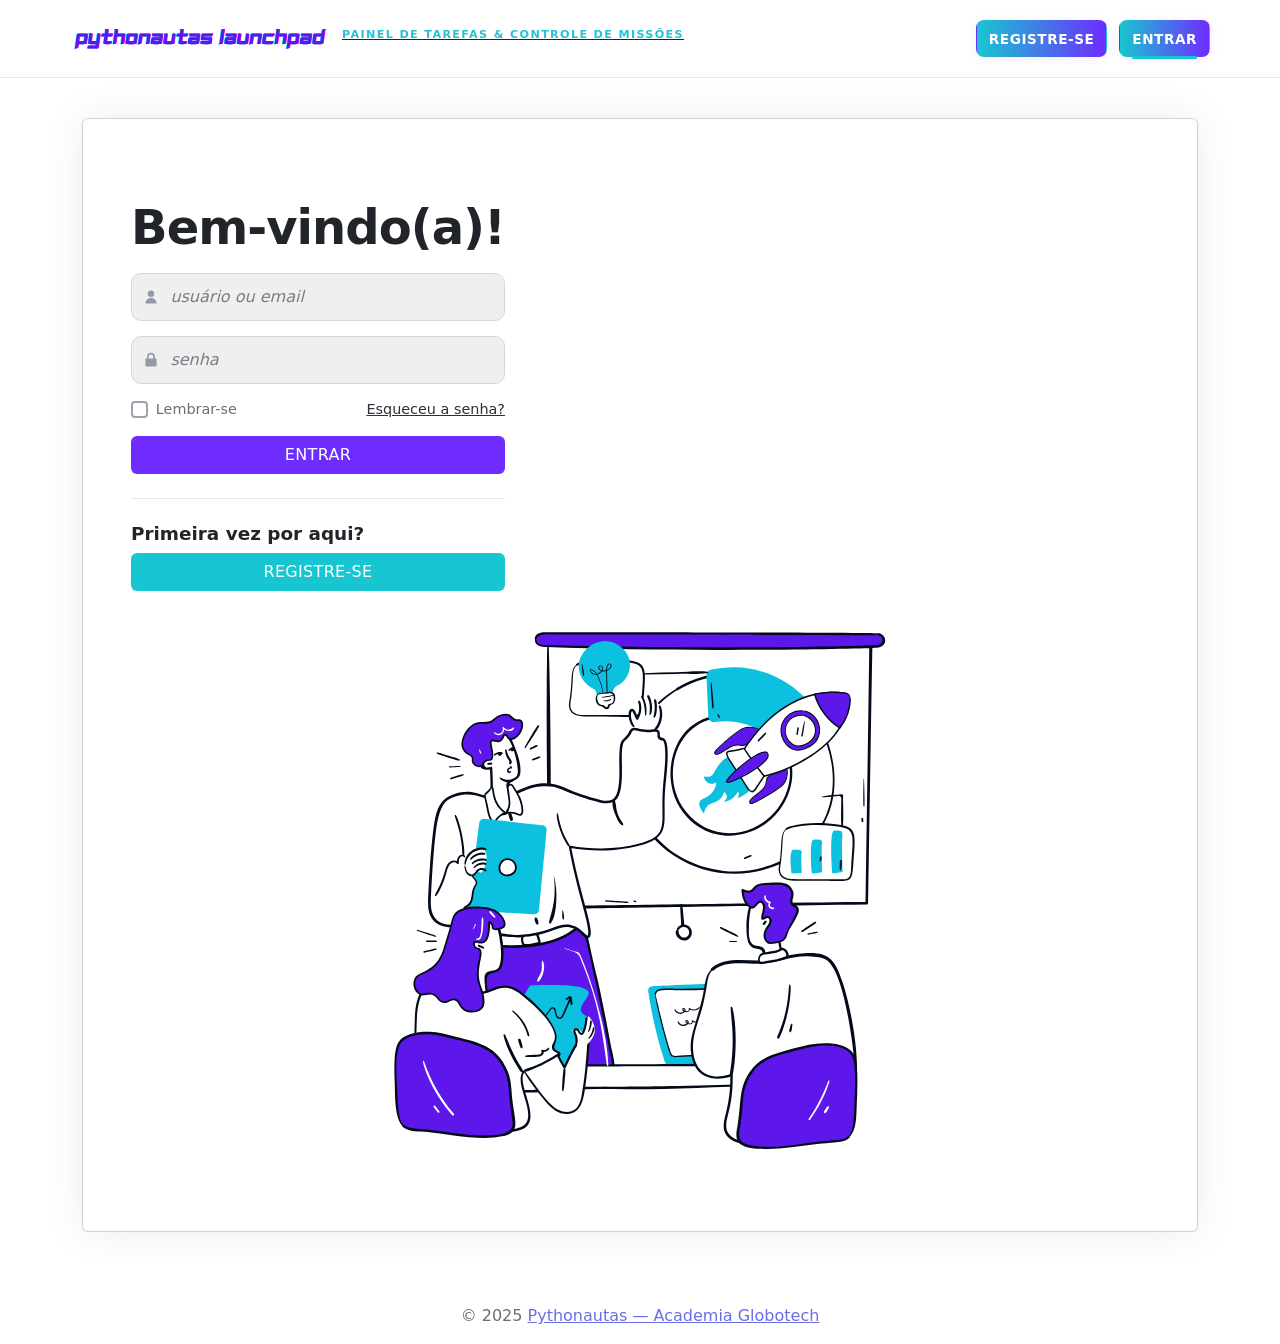
==== index.html @ 0e724416 "adicionado arquivo da api, modulagem de pastas e implementação de novo-usuario.js" ====
<!doctype html>
<html lang="pt-BR">
  <head>
    <meta charset="utf-8" />
    <meta name="viewport" content="width=device-width, initial-scale=1" />
    <title>Pythonautas Launchpad</title>
    <link rel="icon" href="assets/favicon.svg" type="image/svg+xml" />
    <link rel="stylesheet" href="/css/styles.css" />
     <link href="https://cdn.jsdelivr.net/npm/bootstrap@5.0.2/dist/css/bootstrap.min.css" rel="stylesheet"
    integrity="sha384-EVSTQN3/azprG1Anm3QDgpJLIm9Nao0Yz1ztcQTwFspd3yD65VohhpuuCOmLASjC" crossorigin="anonymous">
  </head>
  <body>
    <header class="site" role="banner">
      <div class="container">
        <a class="brand" href="index.html" aria-label="Início - Pythonautas Launchpad">
          <img class="logo" src="assets/logo.svg" alt="Pythonautas Launchpad" />
          <div class="brand-text">
            <strong class="title">Pythonautas Launchpad</strong>
            <span class="tagline">PAINEL DE TAREFAS &amp; CONTROLE DE MISSÕES</span>
          </div>
        </a>
        <nav aria-label="primária">
          <ul class="nav">
            <li><a href="novo-usuario.html" class="btn" >Registre-se</a></li>
            <li><a href="index.html" aria-current="page" class="btn">Entrar</a></li>
          </ul>
        </nav>
      </div>
    </header>

    <!-- CONTEÚDO -->
    <main id="conteudo" class="site-main">
      <div class="container">
        <section class="card card--home" aria-label="Acessar ou criar conta">
          <!-- Coluna esquerda: formulário -->
          <div class="card-col card-col--form">
            <h1>Bem-vindo(a)!</h1>

            <form action="dashboard.html" method="get" novalidate>
              <div class="field">
                <label for="usuario" class="sr-only">Usuário</label>
                <input
                  type="text"
                  id="usuario"
                  name="usuario"
                  placeholder="usuário ou email"
                  required
                />
              </div>

              <div class="field">
                <label for="senha" class="sr-only">Senha</label>
                <input
                  type="password"
                  id="senha"
                  name="senha"
                  placeholder="senha"
                  required
                />
              </div>

              <div class="helper">
                <label><input type="checkbox" /> Lembrar-se</label>
                <a href="#">Esqueceu a senha?</a>
              </div>

              <div class="actions">
                <button type="submit" class="btn primary">Entrar</button>
              </div>
            </form>

            <div class="divider" role="presentation"></div>

            <h2>Primeira vez por aqui?</h2>
            <form action="novo-usuario.html" method="get">
              <button type="submit" class="btn secondary">Registre-se</button>
            </form>
          </div>

          <!-- Coluna direita: ilustração -->
          <div class="card-col card-col--side" aria-hidden="true">
            <figure>
              <img src="assets/launchpad-illustration.svg" alt="" />
            </figure>
          </div>
        </section>
      </div>
    </main>

    <footer class="site" role="contentinfo">
      <div class="container">
        <p>© 2025 <a href="https://github.com/falk-dev/projeto-v-globotech" target="_blank" rel="noopener">Pythonautas — Academia Globotech</a></p>
      </div>
    </footer>
  </body>
</html>
---- css/styles.css ----
/* Estilo para botões de navegação principais (Início, Registre-se) */
.nav {
  display: flex;
  gap: .75rem;
  list-style: none;
  margin: 0;
  padding: 0;
  align-items: center;
}

.nav li {
  margin: 0;
  
}

.nav a {
  color: var(--purple-dark, #4f1ed8);
  text-transform: uppercase;
  font-weight: 800;
  font-size: .95rem;
  padding: .5rem 1.2rem;
  border-radius: 8px;
  background: linear-gradient(90deg, var(--teal, #18c6d1) 0%, var(--purple, #6e2cff) 100%);
  box-shadow: 0 2px 12px rgba(110,44,255,.08);
  transition: background .2s, color .2s, box-shadow .2s;
  text-decoration: none;
  letter-spacing: .04em;
}

.nav a.btn{
  color: #fff;
}

.nav a:hover {
  background: var(--purple-dark, #4f1ed8);
  color: #fff;
  box-shadow: 0 4px 16px rgba(110,44,255,.15);
  text-decoration: underline;
}

@media (max-width: 600px) {
  .nav {
    justify-content: flex-end;
    font-size: .85rem;
  }
  .nav a {
    padding: .4rem .7rem;
    font-size: .85rem;
  }
}
/* ===========================
   Reset
   =========================== */
:root{
  /* cores base */
  --page: #eeeeef;     /* fundo cinza */
  --panel: #ffffff;    /* card */
  --text: #0f172a;
  --muted: #6b6f76;
  --border: #e7e7e7;

  /* marca */
  --purple: #6e2cff;
  --purple-dark: #4f1ed8;
  --teal: #18c6d1;

  /* UI */
  --radius: 22px;
  --container: 1080px;

  /* tipografia */
  --font-sans: ui-sans-serif, system-ui, -apple-system, "Segoe UI",
              Roboto, "Helvetica Neue", Arial, "Noto Sans", "Liberation Sans";

  --lh: 1.5;
}

*,
*::before,
*::after { box-sizing: border-box; }

html { -webkit-text-size-adjust: 100%; }

body {
  margin: 0;
  background: var(--page);
  color: var(--text);
  font: 16px/var(--lh) var(--font-sans);
  text-rendering: optimizeLegibility;
}
img { max-width: 100%; height: auto; display: block; }
a { color: var(--text); text-decoration: none; }

a:hover { text-decoration: underline; }


/* utilitário de acessibilidade: label invisível, ainda lido por leitores de tela */
.sr-only{
  position:absolute !important; width:1px; height:1px; padding:0; margin:-1px;
  overflow:hidden; clip:rect(0,0,0,0); white-space:nowrap; border:0;

}

/* ===========================
   Layout geral
   =========================== */
.container { width: min(100% - 2rem, var(--container)); margin-inline: auto; }
.site-main { padding: 2.5rem 0 3.5rem; }


/* Header branco com tagline teal em caps */
header.site{
  background:#fff; border-bottom:1px solid #eaeaea;
  position: sticky; top:0; z-index:20;
  padding: .5rem 0;
}
header.site .container{
  display:flex; align-items:center; justify-content:space-between;
  gap:1rem; padding:.75rem 0;
}
.brand{ display:inline-flex; align-items:center; gap:.75rem; color:inherit; }
.logo{ width:260px; height:auto; }
.brand-text .title{ display:none; } /* o logo já traz o nome */
.brand-text .tagline{
  display:block; margin-top:-6px;
  font-size:.7rem; letter-spacing:.12em; text-transform:uppercase;
  color:#24c2d6; font-weight:800;
}
.nav{ display:flex; gap:.75rem; list-style:none; margin:0; padding:0; }
.nav a{
  color:#0f172a; text-transform:uppercase; font-weight:800; font-size:.85rem;
  padding:.5rem .75rem;
}
.nav a{
  position: relative;
  color: #0f172a;
  text-decoration: none;
  padding: .5rem .75rem;
  font-weight: 800;
  text-transform: uppercase;
  border-bottom: 0 !important; /* garante que não apareça a borda antiga */
}
.nav a:visited{ color:#0f172a; }

/* linha "animada" */
.nav a::after{
  content:"";
  position:absolute;
  left:.75rem; right:.75rem; bottom:-2px; /* ligeiro afastamento da baseline */
  height:3px; border-radius:2px;
  background: var(--purple);
  transform: scaleX(0);
  transform-origin: left;
  transition: transform .22s ease, background-color .22s ease;
}

/* Hover: mostra linha roxa */
.nav a:hover::after{ transform: scaleX(1); background: var(--purple); }

.nav a[aria-current="page"]::after{
  transform: scaleX(1);
  background: var(--teal);
}

/* HOVER TAMBÉM NO ATIVO → vira roxo */
.nav a[aria-current="page"]:hover::after{
  background: var(--purple);


}

/* Clique / foco: texto roxo */
.nav a:active,
.nav a:focus-visible{
  color: var(--purple);
  outline: none;
}

/* Footer discreto */
footer.site{ background:transparent; border-top:0; text-align:center; }
footer.site .container{ padding:1rem 0; }
footer.site p{ margin:0; color:var(--muted); }
footer.site a{ color:#6a6ee6; }

/* ===========================
   Card da home
   =========================== */
.card{
  background:var(--panel);
  border:1px solid var(--border);
  border-radius:var(--radius);
  padding: 5rem 3rem;
  box-shadow:0 0 40px rgba(0,0,0,.08);
}
.card--home{
  display:grid;
  grid-template-columns: 1.05fr 0.95fr; /* form um pouco maior que a arte */
  align-items:start;
  gap:2.5rem;
}
@media (max-width: 900px){
  .card--home{ grid-template-columns:1fr; }
}

/* Colunas */
.card-col--form{ align-self:start; }
.card-col--side{ align-self:center; }
.card-col--side figure{ margin:0; }
.card-col--side img{
  width: clamp(340px, 46vw, 520px);
  max-width: 520px;
  margin-inline: auto;
}

/* Títulos */
.card-col--form h1{
  font-size: clamp(2.1rem, 1.2rem + 2.4vw, 3rem);
  font-weight:800; letter-spacing:-.02em; margin:0 0 1rem;
}
.card-col--form h2{
  font-size:1.15rem; font-weight:700; margin:1.25rem 0 .5rem;
}

/* ===========================
   Formulário
   =========================== */
.field{ margin:.9rem 0; position:relative; }
.field input{
  width:100%;
  padding:.7rem 1rem .7rem 2.4rem;
  background:#efeff0;
  border:1px solid #d7d7db;
  border-radius:10px;
  outline:none;
  font-style: italic;               /* placeholder visual do mock */
}
.field input::placeholder{ color:#7b7b85; }
.field input:focus{
  border-color:var(--purple);
  background:#fff;
}
/* ícones nos inputs */
.field::before{
  content:""; position:absolute; left:.75rem; top:50%; transform:translateY(-50%);
  width:16px; height:16px; opacity:.55; background:#475569;
  -webkit-mask: var(--icon); mask: var(--icon);
}
.field:nth-of-type(1){ --icon: url('data:image/svg+xml;utf8,<svg xmlns="http://www.w3.org/2000/svg" viewBox="0 0 20 20" fill="black"><path d="M10 10a4 4 0 100-8 4 4 0 000 8Zm-7 8a7 7 0 1114 0H3z"/></svg>'); }
.field:nth-of-type(2){ --icon: url('data:image/svg+xml;utf8,<svg xmlns="http://www.w3.org/2000/svg" viewBox="0 0 20 20" fill="black"><path d="M5 8V6a5 5 0 1110 0v2h1a1 1 0 011 1v8a1 1 0 01-1 1H4a1 1 0 01-1-1V9a1 1 0 011-1h1Zm2 0h6V6a3 3 0 10-6 0v2Z"/></svg>'); }

.helper{
  display:flex; align-items:center; justify-content:space-between;
  gap:1rem; margin-top:.5rem; font-size:.9rem; color:#6b6f76;

}
.helper a{ color:#2f2f3a; text-decoration:underline; }
.actions{ margin-top:1rem; }

/* Botões (largura total como no mock) */
.btn{
  border-radius:10px; font-weight:800; text-transform:uppercase;
  letter-spacing:.02em; padding:.85rem 1rem; border:0; cursor:pointer;
  width: 100%;
}
.btn.primary{
  background:var(--purple); color:#fff;
}
.btn.primary:hover{ background:var(--purple-dark); }
.btn.secondary{ background:var(--teal); color:#fff; }
.btn.secondary:hover{ filter:brightness(.95); }

/* Divider limitado à coluna do formulário */
.divider{ height:1px; background:var(--border); margin:1.5rem 0; }

/* Foco visível */
:where(a, button, input):focus-visible{
  outline:3px solid rgba(24,198,209,.5);
  outline-offset:2px;
}

/* Checkbox custom: caixinha teal, check branco e alinhado ao texto */
.helper label{
  display: inline-flex;
  align-items: center;   /* centraliza verticalmente com o texto */
  gap: .5rem;
  line-height: 1.2;
}

.helper input[type="checkbox"]{
  /* zera o estilo nativo para termos controle total */
  -webkit-appearance: none;
  appearance: none;
  width: 1.05rem;
  height: 1.05rem;
  margin: 0;                  /* evita desalinhamento vertical */
  border: 2px solid #9ca3af;  /* cinza neutro da borda desmarcada */
  border-radius: 4px;
  background: #fff;           /* fundo desmarcado */
  display: inline-block;
  vertical-align: middle;
  cursor: pointer;
  position: relative;

}

/* estado focado acessível */
.helper input[type="checkbox"]:focus-visible{
  outline: 3px solid color-mix(in srgb, var(--teal) 40%, transparent);
  outline-offset: 2px;

}

/* estado marcado: fundo teal + check branco */
.helper input[type="checkbox"]:checked{
  border-color: var(--teal);
  background-color: var(--teal);
  background-image: url("data:image/svg+xml,%3Csvg xmlns='http://www.w3.org/2000/svg' viewBox='0 0 20 20' fill='none' stroke='white' stroke-width='3' stroke-linecap='round' stroke-linejoin='round'%3E%3Cpath d='M5 10l3 3 7-7'/%3E%3C/svg%3E");
  background-repeat: no-repeat;
  background-position: center;
  background-size: .8rem .8rem;
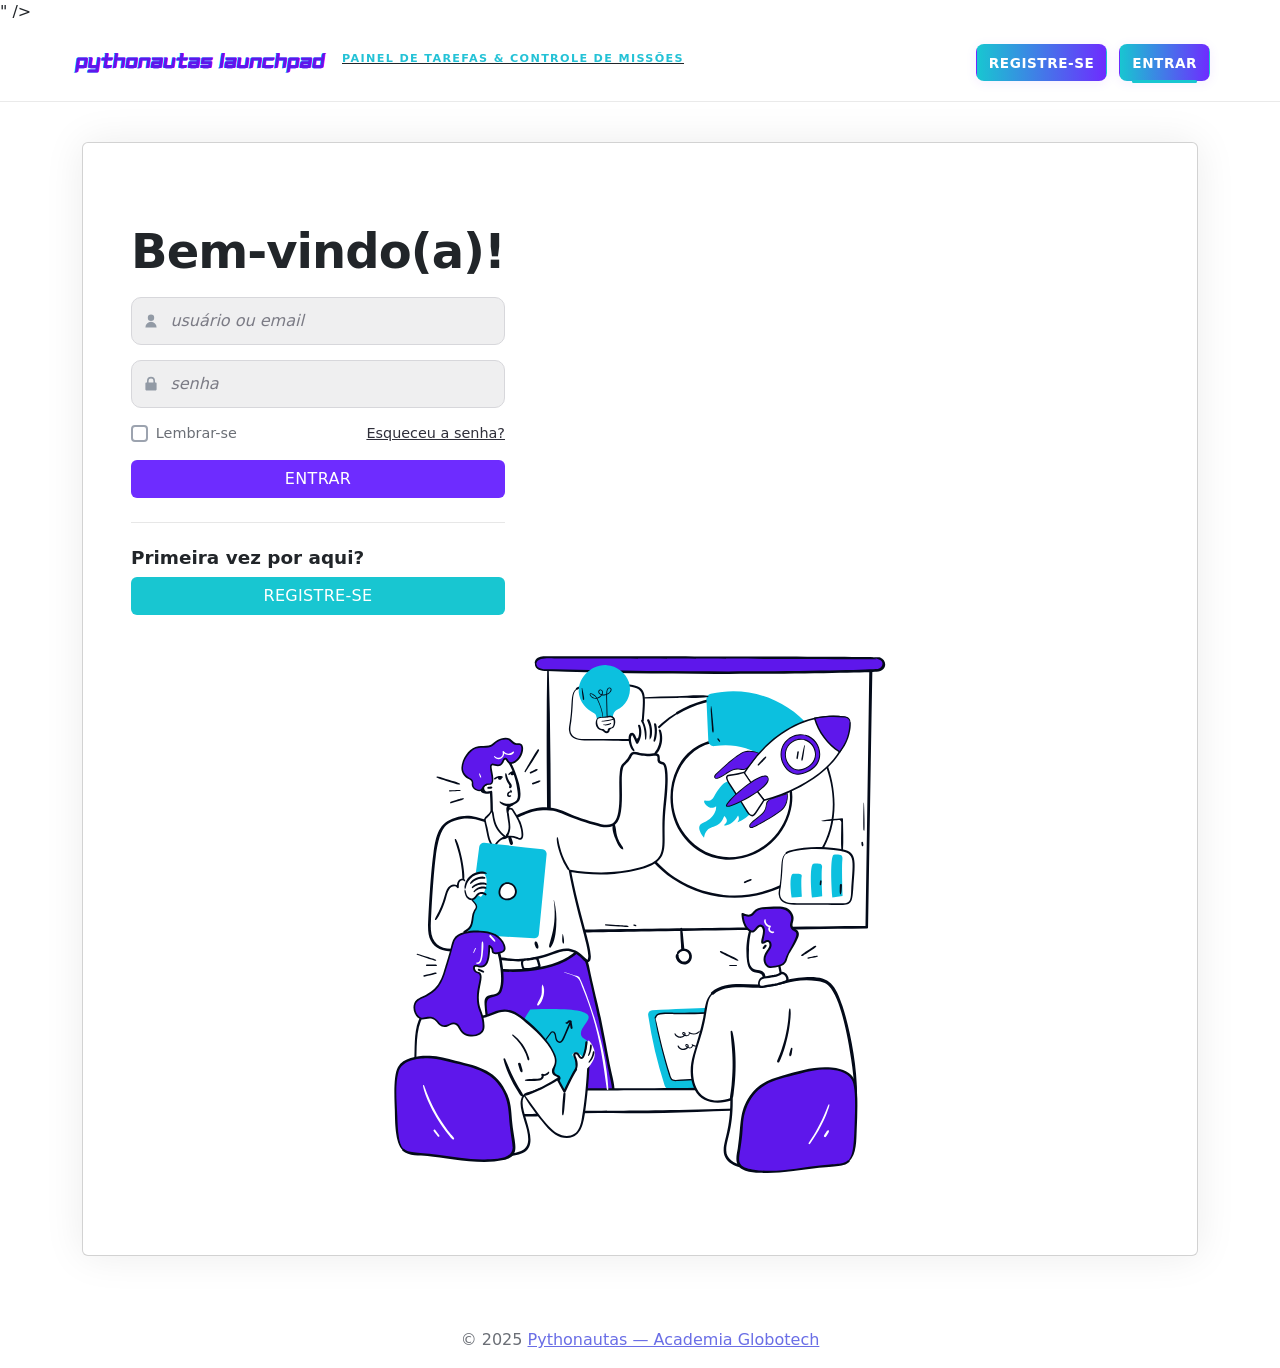
==== commit a87b1dc7: "adicionado arquivos e novos ajustes" ====
--- a/index.html
+++ b/index.html
@@ -4,10 +4,10 @@
     <meta charset="utf-8" />
     <meta name="viewport" content="width=device-width, initial-scale=1" />
     <title>Pythonautas Launchpad</title>
-    <link rel="icon" href="assets/favicon.svg" type="image/svg+xml" />
-    <link rel="stylesheet" href="/css/styles.css" />
-     <link href="https://cdn.jsdelivr.net/npm/bootstrap@5.0.2/dist/css/bootstrap.min.css" rel="stylesheet"
-    integrity="sha384-EVSTQN3/azprG1Anm3QDgpJLIm9Nao0Yz1ztcQTwFspd3yD65VohhpuuCOmLASjC" crossorigin="anonymous">
+  <link rel="icon" href="assets/icon.svg" type="image/svg+xml  <script src="js/index.js"></script>" />
+  <link rel="stylesheet" href="css/styles.css" />
+  <link rel="stylesheet" href="https://cdn.jsdelivr.net/npm/bootstrap@5.0.2/dist/css/bootstrap.min.css"
+  integrity="sha384-EVSTQN3/azprG1Anm3QDgpJLIm9Nao0Yz1ztcQTwFspd3yD65VohhpuuCOmLASjC" crossorigin="anonymous">
   </head>
   <body>
     <header class="site" role="banner">
@@ -92,5 +92,6 @@
         <p>© 2025 <a href="https://github.com/falk-dev/projeto-v-globotech" target="_blank" rel="noopener">Pythonautas — Academia Globotech</a></p>
       </div>
     </footer>
+    <script src="js/index.js"></script>
   </body>
 </html>
